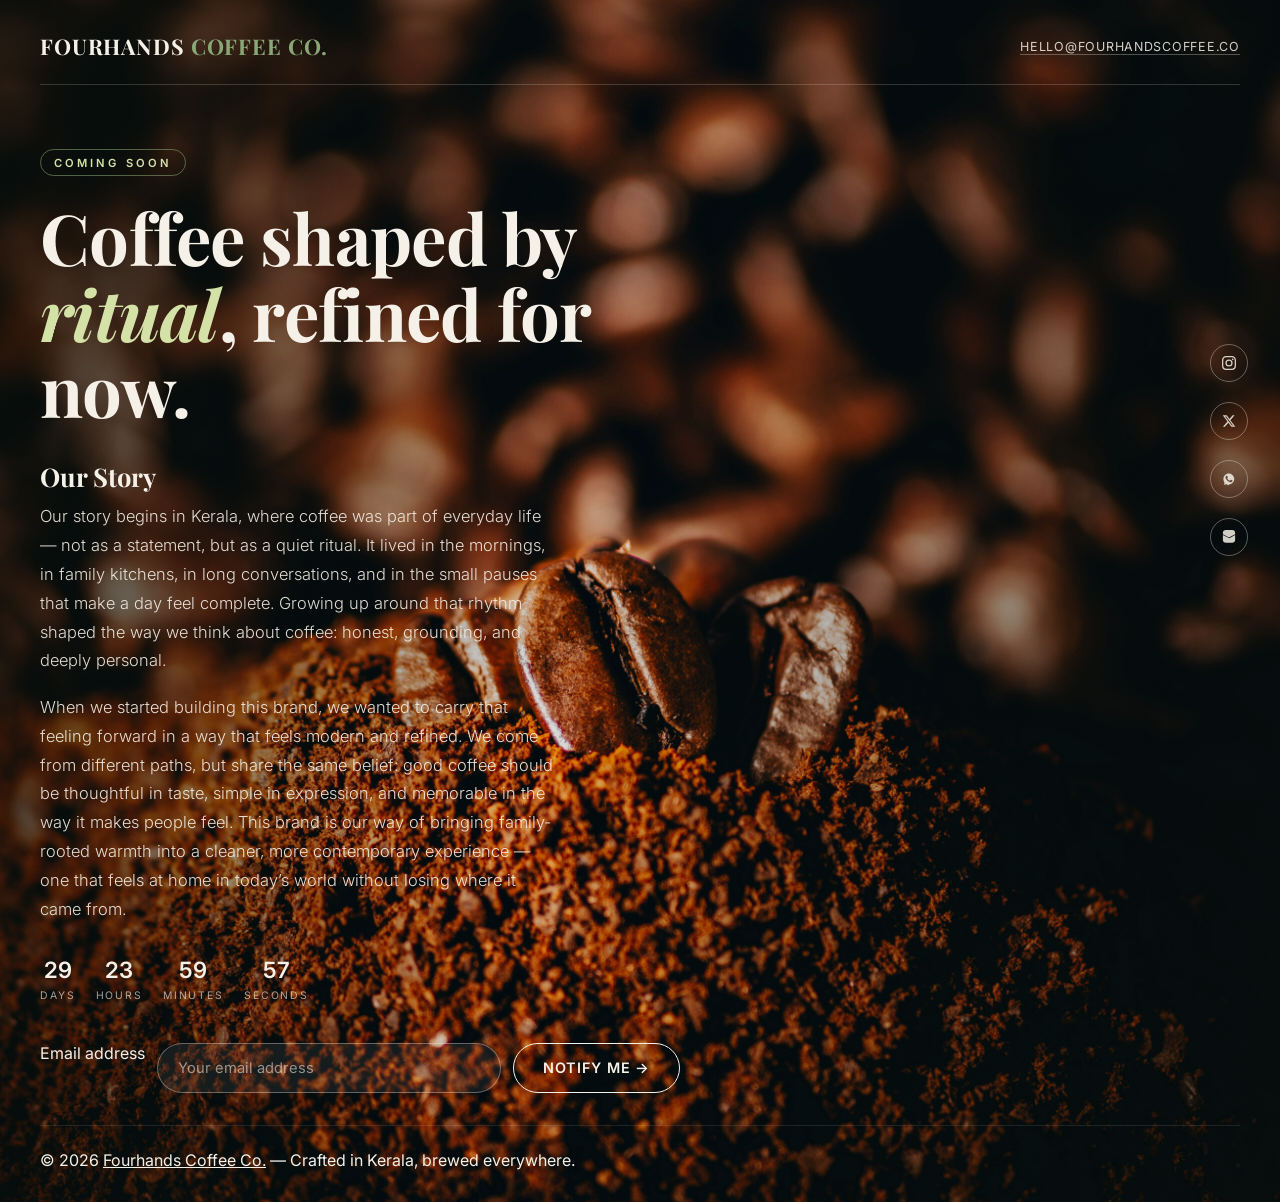
==== index.html @ 04972078 "First commit" ====
<!DOCTYPE html>
<html lang="en">
<head>
  <meta charset="UTF-8" />
  <meta name="viewport" content="width=device-width, initial-scale=1.0" />
  <title>Fourhands Coffee Co. — Coming Soon | Honest Coffee from Kerala</title>
  <meta name="description" content="Fourhands Coffee Co. brings family-rooted warmth from Kerala to a cleaner, contemporary coffee experience. Coming soon." />
  <meta name="keywords" content="Fourhands Coffee Co., Kerala coffee, specialty coffee, coming soon, craft coffee, honest coffee" />
  <meta name="author" content="Fourhands Coffee Co." />
  <meta name="robots" content="index, follow" />
  <link rel="canonical" href="https://fourhandscoffee.co/" />
  <base href="/" />

  <!-- Open Graph -->
  <meta property="og:site_name" content="Fourhands Coffee Co." />
  <meta property="og:title" content="Fourhands Coffee Co. — Coming Soon" />
  <meta property="og:description" content="Coffee shaped by ritual, refined for now. Family-rooted warmth from Kerala, brewed everywhere." />
  <meta property="og:type" content="website" />
  <meta property="og:url" content="https://fourhandscoffee.co/" />

  <!-- Twitter -->
  <meta name="twitter:card" content="summary_large_image" />
  <meta name="twitter:title" content="Fourhands Coffee Co. — Coming Soon" />
  <meta name="twitter:description" content="Coffee shaped by ritual, refined for now." />

  <!-- Structured Data -->
  <script type="application/ld+json">
  {
    "@context": "https://schema.org",
    "@type": "Organization",
    "name": "Fourhands Coffee Co.",
    "url": "https://fourhandscoffee.co/",
    "email": "hello@fourhandscoffee.co",
    "description": "Honest, family-rooted coffee from Kerala, crafted for the modern world."
  }
  </script>

  <link rel="preconnect" href="https://fonts.googleapis.com" />
  <link rel="preconnect" href="https://fonts.gstatic.com" crossorigin />
  <link href="https://fonts.googleapis.com/css2?family=Playfair+Display:wght@500;700&family=Inter:wght@300;400;500;600&display=swap" rel="stylesheet" />
  <link rel="stylesheet" href="assets/css/main.css" />

  <style>
    :root {
      --cream: #f6f1e8;
      --espresso: #1b120c;
      --caramel: #b08968;
      --milk: #ede3d3;
      --accent: #c49a6c;
    }

    * { margin: 0; padding: 0; box-sizing: border-box; }

    html, body {
      height: 100%;
      font-family: 'Inter', sans-serif;
      color: var(--cream);
      background: var(--espresso);
      -webkit-font-smoothing: antialiased;
    }

    /* ── Background ── */
    .hero {
      position: relative;
      min-height: 100vh;
      overflow: hidden;
    }

    .hero__bg {
      position: absolute;
      inset: 0;
      background-image:
        linear-gradient(100deg, rgba(10, 14, 10, 0.55) 0%, rgba(10, 14, 10, 0.08) 45%, rgba(10, 14, 10, 0.35) 100%),
        url('assets/img/coffee-beans-texture.jpg');
      background-size: cover;
      background-position: center;
      animation: slow-zoom 30s ease-in-out infinite alternate;
    }

    @keyframes slow-zoom {
      from { transform: scale(1.02); }
      to   { transform: scale(1.08); }
    }

    .hero__overlay {
      position: absolute;
      inset: 0;
      background: linear-gradient(100deg, rgba(10, 14, 10, 0.45) 0%, rgba(10, 14, 10, 0.05) 45%, rgba(10, 14, 10, 0.3) 100%);
      pointer-events: none;
    }

    /* ── Layout ── */
    .layout {
      position: relative;
      z-index: 2;
      width: 100%;
      max-width: 1280px;
      margin: 0 auto;
      padding: 2rem 2.5rem;
      display: flex;
      flex-direction: column;
      min-height: 100vh;
    }

    /* ── Header ── */
    header {
      display: flex;
      justify-content: space-between;
      align-items: center;
      padding-bottom: 1.5rem;
      border-bottom: 1px solid rgba(246, 241, 232, 0.18);
    }

    .logo {
      font-family: 'Playfair Display', serif;
      font-size: 1.35rem;
      letter-spacing: 0.04em;
      font-weight: 700;
      text-transform: uppercase;
      color: var(--cream);
      text-decoration: none;
    }

    .logo span { color: #8aa876; }

    .contact {
      font-size: 0.78rem;
      color: rgba(246, 241, 232, 0.85);
      letter-spacing: 0.06em;
      text-transform: uppercase;
    }

    .contact a {
      color: rgba(246, 241, 232, 0.85);
      text-decoration: none;
      border-bottom: 1px solid rgba(246, 241, 232, 0.3);
      transition: color 0.2s, border-color 0.2s;
    }

    .contact a:hover {
      color: var(--cream);
      border-bottom-color: #8aa876;
    }

    /* ── Main ── */
    main {
      flex: 1;
      display: flex;
      align-items: center;
      padding: 4rem 0 2rem;
    }

    .content {
      max-width: 640px;
    }

    .eyebrow {
      display: inline-block;
      font-size: 0.7rem;
      font-weight: 600;
      letter-spacing: 0.28em;
      text-transform: uppercase;
      color: #d4e2a8;
      margin-bottom: 1.4rem;
      padding: 0.35rem 0.8rem;
      border: 1px solid rgba(138, 168, 118, 0.55);
      border-radius: 999px;
    }

    h1 {
      font-family: 'Playfair Display', serif;
      font-size: clamp(2.6rem, 5.5vw, 4.4rem);
      line-height: 1.08;
      font-weight: 700;
      letter-spacing: -0.01em;
      color: var(--cream);
      margin-bottom: 1.8rem;
    }

    h1 em {
      font-style: italic;
      color: #d4e2a8;
    }

    h2 {
      font-family: 'Playfair Display', serif;
      font-size: 1.6rem;
      font-weight: 700;
      margin-top: 2rem;
      margin-bottom: 0.6rem;
      color: var(--cream);
    }

    .story {
      font-size: 1.03rem;
      line-height: 1.75;
      color: rgba(246, 241, 232, 0.9);
      max-width: 520px;
      font-weight: 300;
    }

    .story p + p { margin-top: 1.1rem; }

    /* ── Side Vertical Text ── */
    .scroll-hint {
      position: absolute;
      left: 2.5rem;
      bottom: 6rem;
      writing-mode: vertical-rl;
      transform: rotate(180deg);
      font-size: 0.68rem;
      letter-spacing: 0.28em;
      text-transform: uppercase;
      color: rgba(246, 241, 232, 0.6);
    }

    /* ── Countdown ── */
    .countdown {
      margin-top: 2rem;
      display: flex;
      gap: 1.25rem;
    }

    .countdown__item {
      text-align: center;
    }

    .countdown__item strong {
      display: block;
      font-size: 1.4rem;
      font-weight: 600;
      color: var(--cream);
    }

    .countdown__item span {
      font-size: 0.65rem;
      letter-spacing: 0.18em;
      text-transform: uppercase;
      color: rgba(246, 241, 232, 0.65);
    }

    /* ── Notify Form ── */
    .notify {
      margin-top: 2.5rem;
      display: flex;
      gap: 0.75rem;
      flex-wrap: wrap;
    }

    .notify input {
      flex: 1;
      min-width: 220px;
      padding: 0.95rem 1.25rem;
      border-radius: 999px;
      border: 1px solid rgba(246, 241, 232, 0.35);
      background: rgba(246, 241, 232, 0.07);
      color: var(--cream);
      font-family: 'Inter', sans-serif;
      font-size: 0.92rem;
      outline: none;
      transition: border-color 0.25s, background 0.25s;
    }

    .notify input::placeholder {
      color: rgba(246, 241, 232, 0.55);
    }

    .notify input:focus {
      border-color: #8aa876;
      background: rgba(246, 241, 232, 0.12);
    }

    .notify button {
      padding: 0.95rem 1.8rem;
      border-radius: 999px;
      border: 1px solid var(--cream);
      background: transparent;
      color: var(--cream);
      font-family: 'Inter', sans-serif;
      font-weight: 600;
      font-size: 0.9rem;
      letter-spacing: 0.06em;
      text-transform: uppercase;
      cursor: pointer;
      display: inline-flex;
      align-items: center;
      gap: 0.5rem;
      transition: background 0.25s, color 0.25s, transform 0.15s;
    }

    .notify button:hover {
      background: rgba(246, 241, 232, 0.1);
      transform: translateY(-1px);
    }

    /* ── Footer / Social Sidebar ── */
    footer {
      display: flex;
      justify-content: space-between;
      align-items: center;
      padding-top: 1.5rem;
      border-top: 1px solid rgba(246, 241, 232, 0.1);
      flex-wrap: wrap;
      gap: 1rem;
    }

    .social {
      position: fixed;
      right: 2rem;
      top: 50%;
      transform: translateY(-50%);
      display: flex;
      flex-direction: column;
      gap: 1.25rem;
      z-index: 5;
    }

    .social a {
      display: flex;
      align-items: center;
      justify-content: center;
      width: 38px;
      height: 38px;
      border-radius: 50%;
      border: 1px solid rgba(246, 241, 232, 0.35);
      color: rgba(246, 241, 232, 0.85);
      text-decoration: none;
      transition: border-color 0.25s, color 0.25s, background 0.25s;
    }

    .social a:hover {
      border-color: #8aa876;
      color: #8aa876;
      background: rgba(138, 168, 118, 0.1);
    }

    .social svg {
      width: 14px;
      height: 14px;
      fill: currentColor;
    }

    @media (max-width: 768px) {
      .layout { padding: 1.5rem; }
      header { flex-direction: column; align-items: flex-start; gap: 0.6rem; }
      .notify { flex-direction: column; }
      .notify button { width: 100%; justify-content: center; }
      footer { flex-direction: column; align-items: flex-start; gap: 1.5rem; }
      .social { position: static; transform: none; flex-direction: row; }
    }
  </style>
</head>
<body>
  <div class="hero">
    <div class="hero__bg" aria-hidden="true"></div>
    <div class="hero__overlay" aria-hidden="true"></div>

    <div class="layout">
      <header>
        <a href="https://fourhandscoffee.co/" class="logo" aria-label="Fourhands Coffee Co. homepage">Fourhands <span>Coffee Co.</span></a>
        <div class="contact">
          <a href="mailto:hello@fourhandscoffee.co">hello@fourhandscoffee.co</a>
        </div>
      </header>

      <main>
        <div class="content">
          <span class="eyebrow">Coming Soon</span>
          <h1>Coffee shaped by <em>ritual</em>, refined for now.</h1>

          <h2>Our Story</h2>
          <div class="story">
            <p>
              Our story begins in Kerala, where coffee was part of everyday life — not as a statement, but as a quiet ritual.
              It lived in the mornings, in family kitchens, in long conversations, and in the small pauses that make a day feel complete.
              Growing up around that rhythm shaped the way we think about coffee: honest, grounding, and deeply personal.
            </p>
            <p>
              When we started building this brand, we wanted to carry that feeling forward in a way that feels modern and refined.
              We come from different paths, but share the same belief: good coffee should be thoughtful in taste,
              simple in expression, and memorable in the way it makes people feel.
              This brand is our way of bringing family-rooted warmth into a cleaner, more contemporary experience —
              one that feels at home in today’s world without losing where it came from.
            </p>
          </div>

          <div class="countdown" aria-label="Launch countdown" role="timer">
            <div class="countdown__item"><strong id="days">00</strong><span>Days</span></div>
            <div class="countdown__item"><strong id="hours">00</strong><span>Hours</span></div>
            <div class="countdown__item"><strong id="minutes">00</strong><span>Minutes</span></div>
            <div class="countdown__item"><strong id="seconds">00</strong><span>Seconds</span></div>
          </div>

          <form class="notify" onsubmit="event.preventDefault(); this.querySelector('button').textContent='You are on the list ✓'; this.querySelector('button').disabled=true; this.querySelector('input').value='';">
            <label for="email" class="sr-only">Email address</label>
            <input type="email" id="email" placeholder="Your email address" required aria-label="Email address" />
            <button type="submit">Notify Me →</button>
          </form>
        </div>
      </main>

      <footer>
        <span>© 2026 <a href="https://fourhandscoffee.co/" style="color:inherit;">Fourhands Coffee Co.</a> — Crafted in Kerala, brewed everywhere.</span>
      </footer>
    </div>

    <aside class="social" aria-label="Social links">
      <a href="#" aria-label="Instagram">
        <svg viewBox="0 0 24 24"><path d="M12 2.16c3.2 0 3.58.01 4.85.07 3.25.15 4.77 1.69 4.92 4.92.06 1.27.07 1.65.07 4.85 0 3.2-.01 3.58-.07 4.85-.15 3.25-1.69 4.77-4.92 4.92-1.27.06-1.65.07-4.85.07-3.2 0-3.58-.01-4.85-.07-3.25-.15-4.77-1.69-4.92-4.92-.06-1.27-.07-1.65-.07-4.85 0-3.2.01-3.58.07-4.85.15-3.25 1.69-4.77 4.92-4.92C8.58 2.17 8.8 2.16 12 2.16zM12 0C8.74 0 8.33.01 7.05.07c-4.35.2-6.78 2.62-7 7C0 8.33 0 8.74 0 12s.01 3.67.07 4.95c.2 4.35 2.62 6.78 7 7C8.33 24 8.74 24 12 24s3.67-.01 4.95-.07c4.35-.2 6.78-2.62 7-7 .06-1.28.07-1.69.07-4.95s-.01-3.67-.07-4.95c-.2-4.35-2.62-6.78-7-7C15.67.01 15.26 0 12 0zm0 5.84a6.16 6.16 0 1 0 0 12.32 6.16 6.16 0 0 0 0-12.32zM12 16a4 4 0 1 1 0-8 4 4 0 0 1 0 8zm6.41-11.7a1.44 1.44 0 1 0 0 2.88 1.44 1.44 0 0 0 0-2.88z"/></svg>
      </a>
      <a href="#" aria-label="X / Twitter">
        <svg viewBox="0 0 24 24"><path d="M18.24 2.25h3.3l-7.23 8.26 8.5 11.24H16.17l-5.3-6.95L4.99 21.75H1.68l7.73-8.84L1.25 2.25H8.08l4.74 6.24 5.42-6.24zm-1.15 17.52h1.83L7.08 4.13H5.17z"/></svg>
      </a>
      <a href="#" aria-label="WhatsApp">
        <svg viewBox="0 0 24 24"><path d="M17.472 14.38c-.3-.15-1.77-.87-2.04-.96-.27-.09-.47-.15-.67.15-.2.3-.77.96-.95 1.16-.18.2-.36.23-.66.08-.3-.15-1.27-.47-2.42-1.5-.9-.82-1.5-1.84-1.68-2.15-.18-.3-.02-.46.13-.61.14-.14.3-.34.45-.5.15-.17.2-.29.3-.49.1-.2.05-.37-.02-.52-.07-.15-.67-1.62-.92-2.22-.24-.58-.49-.5-.67-.51-.17-.01-.37-.01-.57-.01-.2 0-.52.07-.79.37-.27.3-1.04 1.02-1.04 2.49 0 1.47 1.07 2.88 1.22 3.08.15.2 2.1 3.2 5.09 4.49.71.31 1.27.5 1.71.64.72.23 1.37.2 1.89.12.57-.09 1.77-.72 2.02-1.42.25-.7.25-1.3.17-1.42-.07-.12-.27-.2-.57-.35zM12.05 22.5c-1.67 0-3.32-.49-4.76-1.42l-.34-.2-3.54.92.95-3.46-.22-.36C3.36 16.7 2.46 14.42 2.46 12c0-5.1 4.15-9.25 9.25-9.25 2.47 0 4.8.96 6.55 2.7a9.24 9.24 0 0 1 2.72 6.54c0 5.1-4.15 9.25-9.25 9.25l.32-.13z"/></svg>
      </a>
      <a href="mailto:hello@fourhandscoffee.co" aria-label="Email">
        <svg viewBox="0 0 24 24"><path d="M1.5 8.67v8.58A5.25 5.25 0 0 0 6.75 22h10.5A5.25 5.25 0 0 0 22.5 17.25V8.67l-9.9 5.34L1.5 8.67zM22.5 7.17L12 12.67 1.5 7.17V5.25A5.25 5.25 0 0 1 6.75 0h10.5A5.25 5.25 0 0 1 22.5 5.25v1.92z"/></svg>
      </a>
    </aside>
  </div>

  <script>
    // Countdown timer
    (function() {
      function pad(n) { return String(n).padStart(2, '0'); }
      const launch = new Date();
      launch.setDate(launch.getDate() + 30);

      function update() {
        const now = new Date();
        const diff = launch - now;
        const days = Math.max(0, Math.floor(diff / (1000 * 60 * 60 * 24)));
        const hours = Math.max(0, Math.floor((diff / (1000 * 60 * 60)) % 24));
        const minutes = Math.max(0, Math.floor((diff / (1000 * 60)) % 60));
        const seconds = Math.max(0, Math.floor((diff / 1000) % 60));

        document.getElementById('days').textContent = pad(days);
        document.getElementById('hours').textContent = pad(hours);
        document.getElementById('minutes').textContent = pad(minutes);
        document.getElementById('seconds').textContent = pad(seconds);
      }

      update();
      setInterval(update, 1000);
    })();
  </script>
</body>
</html>
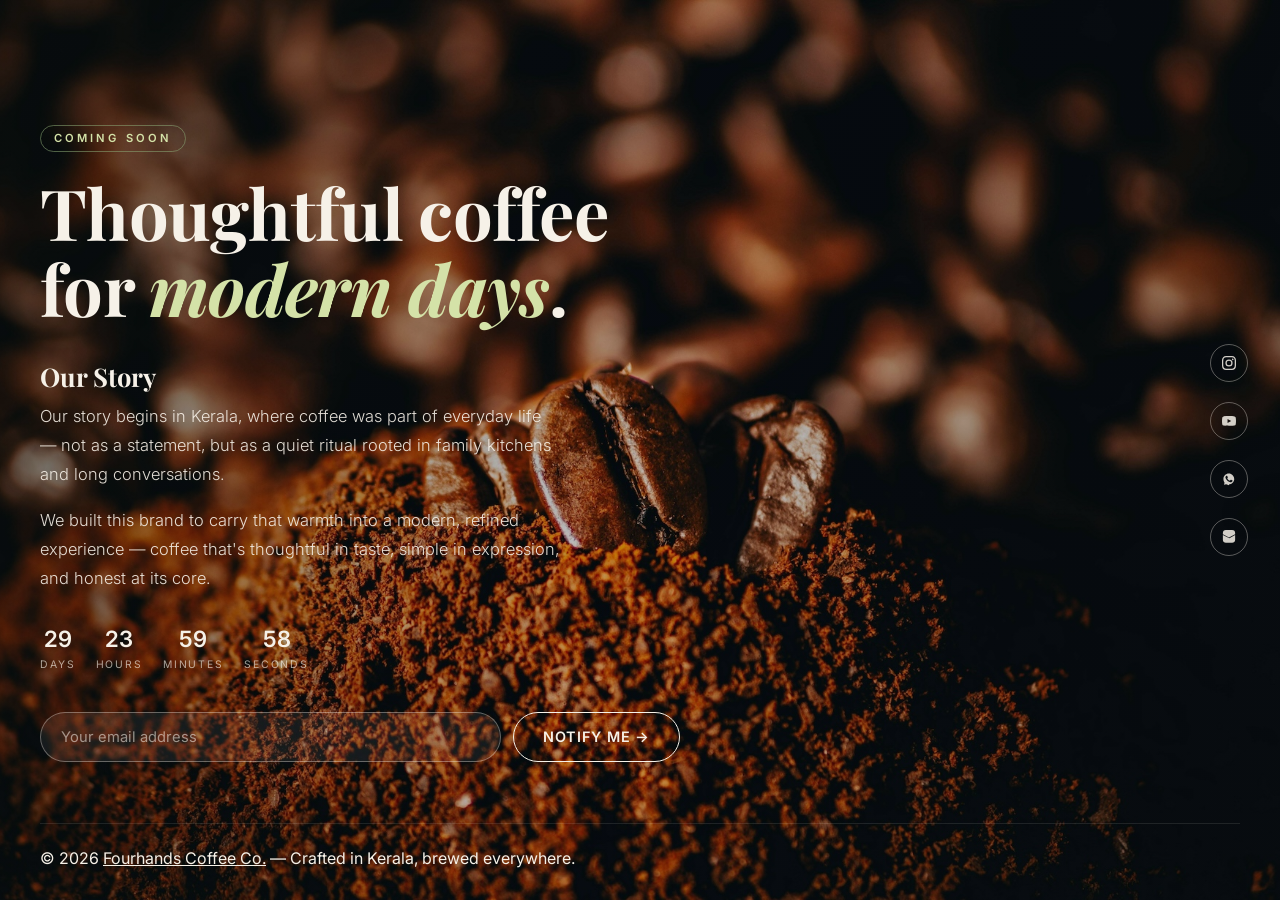
==== commit 2116d6cd: "Ref: Restructure page with external CSS and JS assets Extract inline styles and scripts to external " ====
--- a/index.html
+++ b/index.html
@@ -1,449 +1,214 @@
-<!DOCTYPE html>
+<!doctype html>
 <html lang="en">
-<head>
-  <meta charset="UTF-8" />
-  <meta name="viewport" content="width=device-width, initial-scale=1.0" />
-  <title>Fourhands Coffee Co. — Coming Soon | Honest Coffee from Kerala</title>
-  <meta name="description" content="Fourhands Coffee Co. brings family-rooted warmth from Kerala to a cleaner, contemporary coffee experience. Coming soon." />
-  <meta name="keywords" content="Fourhands Coffee Co., Kerala coffee, specialty coffee, coming soon, craft coffee, honest coffee" />
-  <meta name="author" content="Fourhands Coffee Co." />
-  <meta name="robots" content="index, follow" />
-  <link rel="canonical" href="https://fourhandscoffee.co/" />
-  <base href="/" />
-
-  <!-- Open Graph -->
-  <meta property="og:site_name" content="Fourhands Coffee Co." />
-  <meta property="og:title" content="Fourhands Coffee Co. — Coming Soon" />
-  <meta property="og:description" content="Coffee shaped by ritual, refined for now. Family-rooted warmth from Kerala, brewed everywhere." />
-  <meta property="og:type" content="website" />
-  <meta property="og:url" content="https://fourhandscoffee.co/" />
-
-  <!-- Twitter -->
-  <meta name="twitter:card" content="summary_large_image" />
-  <meta name="twitter:title" content="Fourhands Coffee Co. — Coming Soon" />
-  <meta name="twitter:description" content="Coffee shaped by ritual, refined for now." />
-
-  <!-- Structured Data -->
-  <script type="application/ld+json">
-  {
-    "@context": "https://schema.org",
-    "@type": "Organization",
-    "name": "Fourhands Coffee Co.",
-    "url": "https://fourhandscoffee.co/",
-    "email": "hello@fourhandscoffee.co",
-    "description": "Honest, family-rooted coffee from Kerala, crafted for the modern world."
-  }
-  </script>
-
-  <link rel="preconnect" href="https://fonts.googleapis.com" />
-  <link rel="preconnect" href="https://fonts.gstatic.com" crossorigin />
-  <link href="https://fonts.googleapis.com/css2?family=Playfair+Display:wght@500;700&family=Inter:wght@300;400;500;600&display=swap" rel="stylesheet" />
-  <link rel="stylesheet" href="assets/css/main.css" />
-
-  <style>
-    :root {
-      --cream: #f6f1e8;
-      --espresso: #1b120c;
-      --caramel: #b08968;
-      --milk: #ede3d3;
-      --accent: #c49a6c;
-    }
-
-    * { margin: 0; padding: 0; box-sizing: border-box; }
-
-    html, body {
-      height: 100%;
-      font-family: 'Inter', sans-serif;
-      color: var(--cream);
-      background: var(--espresso);
-      -webkit-font-smoothing: antialiased;
-    }
-
-    /* ── Background ── */
-    .hero {
-      position: relative;
-      min-height: 100vh;
-      overflow: hidden;
-    }
-
-    .hero__bg {
-      position: absolute;
-      inset: 0;
-      background-image:
-        linear-gradient(100deg, rgba(10, 14, 10, 0.55) 0%, rgba(10, 14, 10, 0.08) 45%, rgba(10, 14, 10, 0.35) 100%),
-        url('assets/img/coffee-beans-texture.jpg');
-      background-size: cover;
-      background-position: center;
-      animation: slow-zoom 30s ease-in-out infinite alternate;
-    }
-
-    @keyframes slow-zoom {
-      from { transform: scale(1.02); }
-      to   { transform: scale(1.08); }
-    }
-
-    .hero__overlay {
-      position: absolute;
-      inset: 0;
-      background: linear-gradient(100deg, rgba(10, 14, 10, 0.45) 0%, rgba(10, 14, 10, 0.05) 45%, rgba(10, 14, 10, 0.3) 100%);
-      pointer-events: none;
-    }
-
-    /* ── Layout ── */
-    .layout {
-      position: relative;
-      z-index: 2;
-      width: 100%;
-      max-width: 1280px;
-      margin: 0 auto;
-      padding: 2rem 2.5rem;
-      display: flex;
-      flex-direction: column;
-      min-height: 100vh;
-    }
-
-    /* ── Header ── */
-    header {
-      display: flex;
-      justify-content: space-between;
-      align-items: center;
-      padding-bottom: 1.5rem;
-      border-bottom: 1px solid rgba(246, 241, 232, 0.18);
-    }
-
-    .logo {
-      font-family: 'Playfair Display', serif;
-      font-size: 1.35rem;
-      letter-spacing: 0.04em;
-      font-weight: 700;
-      text-transform: uppercase;
-      color: var(--cream);
-      text-decoration: none;
-    }
-
-    .logo span { color: #8aa876; }
-
-    .contact {
-      font-size: 0.78rem;
-      color: rgba(246, 241, 232, 0.85);
-      letter-spacing: 0.06em;
-      text-transform: uppercase;
-    }
-
-    .contact a {
-      color: rgba(246, 241, 232, 0.85);
-      text-decoration: none;
-      border-bottom: 1px solid rgba(246, 241, 232, 0.3);
-      transition: color 0.2s, border-color 0.2s;
-    }
-
-    .contact a:hover {
-      color: var(--cream);
-      border-bottom-color: #8aa876;
-    }
-
-    /* ── Main ── */
-    main {
-      flex: 1;
-      display: flex;
-      align-items: center;
-      padding: 4rem 0 2rem;
-    }
-
-    .content {
-      max-width: 640px;
-    }
-
-    .eyebrow {
-      display: inline-block;
-      font-size: 0.7rem;
-      font-weight: 600;
-      letter-spacing: 0.28em;
-      text-transform: uppercase;
-      color: #d4e2a8;
-      margin-bottom: 1.4rem;
-      padding: 0.35rem 0.8rem;
-      border: 1px solid rgba(138, 168, 118, 0.55);
-      border-radius: 999px;
-    }
-
-    h1 {
-      font-family: 'Playfair Display', serif;
-      font-size: clamp(2.6rem, 5.5vw, 4.4rem);
-      line-height: 1.08;
-      font-weight: 700;
-      letter-spacing: -0.01em;
-      color: var(--cream);
-      margin-bottom: 1.8rem;
-    }
-
-    h1 em {
-      font-style: italic;
-      color: #d4e2a8;
-    }
-
-    h2 {
-      font-family: 'Playfair Display', serif;
-      font-size: 1.6rem;
-      font-weight: 700;
-      margin-top: 2rem;
-      margin-bottom: 0.6rem;
-      color: var(--cream);
-    }
-
-    .story {
-      font-size: 1.03rem;
-      line-height: 1.75;
-      color: rgba(246, 241, 232, 0.9);
-      max-width: 520px;
-      font-weight: 300;
-    }
-
-    .story p + p { margin-top: 1.1rem; }
-
-    /* ── Side Vertical Text ── */
-    .scroll-hint {
-      position: absolute;
-      left: 2.5rem;
-      bottom: 6rem;
-      writing-mode: vertical-rl;
-      transform: rotate(180deg);
-      font-size: 0.68rem;
-      letter-spacing: 0.28em;
-      text-transform: uppercase;
-      color: rgba(246, 241, 232, 0.6);
-    }
-
-    /* ── Countdown ── */
-    .countdown {
-      margin-top: 2rem;
-      display: flex;
-      gap: 1.25rem;
-    }
-
-    .countdown__item {
-      text-align: center;
-    }
-
-    .countdown__item strong {
-      display: block;
-      font-size: 1.4rem;
-      font-weight: 600;
-      color: var(--cream);
-    }
-
-    .countdown__item span {
-      font-size: 0.65rem;
-      letter-spacing: 0.18em;
-      text-transform: uppercase;
-      color: rgba(246, 241, 232, 0.65);
-    }
-
-    /* ── Notify Form ── */
-    .notify {
-      margin-top: 2.5rem;
-      display: flex;
-      gap: 0.75rem;
-      flex-wrap: wrap;
-    }
-
-    .notify input {
-      flex: 1;
-      min-width: 220px;
-      padding: 0.95rem 1.25rem;
-      border-radius: 999px;
-      border: 1px solid rgba(246, 241, 232, 0.35);
-      background: rgba(246, 241, 232, 0.07);
-      color: var(--cream);
-      font-family: 'Inter', sans-serif;
-      font-size: 0.92rem;
-      outline: none;
-      transition: border-color 0.25s, background 0.25s;
-    }
-
-    .notify input::placeholder {
-      color: rgba(246, 241, 232, 0.55);
-    }
-
-    .notify input:focus {
-      border-color: #8aa876;
-      background: rgba(246, 241, 232, 0.12);
-    }
-
-    .notify button {
-      padding: 0.95rem 1.8rem;
-      border-radius: 999px;
-      border: 1px solid var(--cream);
-      background: transparent;
-      color: var(--cream);
-      font-family: 'Inter', sans-serif;
-      font-weight: 600;
-      font-size: 0.9rem;
-      letter-spacing: 0.06em;
-      text-transform: uppercase;
-      cursor: pointer;
-      display: inline-flex;
-      align-items: center;
-      gap: 0.5rem;
-      transition: background 0.25s, color 0.25s, transform 0.15s;
-    }
-
-    .notify button:hover {
-      background: rgba(246, 241, 232, 0.1);
-      transform: translateY(-1px);
-    }
-
-    /* ── Footer / Social Sidebar ── */
-    footer {
-      display: flex;
-      justify-content: space-between;
-      align-items: center;
-      padding-top: 1.5rem;
-      border-top: 1px solid rgba(246, 241, 232, 0.1);
-      flex-wrap: wrap;
-      gap: 1rem;
-    }
-
-    .social {
-      position: fixed;
-      right: 2rem;
-      top: 50%;
-      transform: translateY(-50%);
-      display: flex;
-      flex-direction: column;
-      gap: 1.25rem;
-      z-index: 5;
-    }
-
-    .social a {
-      display: flex;
-      align-items: center;
-      justify-content: center;
-      width: 38px;
-      height: 38px;
-      border-radius: 50%;
-      border: 1px solid rgba(246, 241, 232, 0.35);
-      color: rgba(246, 241, 232, 0.85);
-      text-decoration: none;
-      transition: border-color 0.25s, color 0.25s, background 0.25s;
-    }
-
-    .social a:hover {
-      border-color: #8aa876;
-      color: #8aa876;
-      background: rgba(138, 168, 118, 0.1);
-    }
-
-    .social svg {
-      width: 14px;
-      height: 14px;
-      fill: currentColor;
-    }
-
-    @media (max-width: 768px) {
-      .layout { padding: 1.5rem; }
-      header { flex-direction: column; align-items: flex-start; gap: 0.6rem; }
-      .notify { flex-direction: column; }
-      .notify button { width: 100%; justify-content: center; }
-      footer { flex-direction: column; align-items: flex-start; gap: 1.5rem; }
-      .social { position: static; transform: none; flex-direction: row; }
-    }
-  </style>
-</head>
-<body>
-  <div class="hero">
-    <div class="hero__bg" aria-hidden="true"></div>
-    <div class="hero__overlay" aria-hidden="true"></div>
-
-    <div class="layout">
-      <header>
-        <a href="https://fourhandscoffee.co/" class="logo" aria-label="Fourhands Coffee Co. homepage">Fourhands <span>Coffee Co.</span></a>
-        <div class="contact">
-          <a href="mailto:hello@fourhandscoffee.co">hello@fourhandscoffee.co</a>
-        </div>
-      </header>
-
-      <main>
-        <div class="content">
-          <span class="eyebrow">Coming Soon</span>
-          <h1>Coffee shaped by <em>ritual</em>, refined for now.</h1>
-
-          <h2>Our Story</h2>
-          <div class="story">
-            <p>
-              Our story begins in Kerala, where coffee was part of everyday life — not as a statement, but as a quiet ritual.
-              It lived in the mornings, in family kitchens, in long conversations, and in the small pauses that make a day feel complete.
-              Growing up around that rhythm shaped the way we think about coffee: honest, grounding, and deeply personal.
-            </p>
-            <p>
-              When we started building this brand, we wanted to carry that feeling forward in a way that feels modern and refined.
-              We come from different paths, but share the same belief: good coffee should be thoughtful in taste,
-              simple in expression, and memorable in the way it makes people feel.
-              This brand is our way of bringing family-rooted warmth into a cleaner, more contemporary experience —
-              one that feels at home in today’s world without losing where it came from.
-            </p>
+  <head>
+    <meta charset="UTF-8" />
+    <meta
+      name="viewport"
+      content="width=device-width, initial-scale=1.0" />
+    <title
+      >Coming Soon — Honest Coffee from Kerala</title
+    >
+    <meta
+      name="description"
+      content="Fourhands Coffee Co. brings family-rooted warmth from Kerala to a cleaner, contemporary coffee experience. Coming soon." />
+    <meta
+      name="keywords"
+      content="Fourhands Coffee Co., Kerala coffee, specialty coffee, coming soon, craft coffee, honest coffee" />
+    <meta
+      name="author"
+      content="Fourhands Coffee Co." />
+    <meta
+      name="robots"
+      content="index, follow" />
+    <link
+      rel="canonical"
+      href="https://fourhandscoffee.co/" />
+    <!-- Open Graph -->
+    <meta
+      property="og:site_name"
+      content="Fourhands Coffee Co." />
+    <meta
+      property="og:title"
+      content="Fourhands Coffee Co. — Coming Soon" />
+    <meta
+      property="og:description"
+      content="Coffee shaped by ritual, refined for now. Family-rooted warmth from Kerala, brewed everywhere." />
+    <meta
+      property="og:type"
+      content="website" />
+    <meta
+      property="og:url"
+      content="https://fourhandscoffee.co/" />
+    <meta
+      property="og:image"
+      content="https://fourhandscoffee.co/assets/img/coffee-beans-texture.jpg" />
+    <meta
+      property="og:image:width"
+      content="1200" />
+    <meta
+      property="og:image:height"
+      content="630" />
+
+    <!-- Twitter -->
+    <meta
+      name="twitter:card"
+      content="summary_large_image" />
+    <meta
+      name="twitter:title"
+      content="Fourhands Coffee Co. — Coming Soon" />
+    <meta
+      name="twitter:description"
+      content="Coffee shaped by ritual, refined for now." />
+    <meta
+      name="twitter:image"
+      content="https://fourhandscoffee.co/assets/img/coffee-beans-texture.jpg" />
+
+    <!-- Structured Data -->
+    <script type="application/ld+json">
+      {
+        "@context": "https://schema.org",
+        "@type": "Organization",
+        "name": "Fourhands Coffee Co.",
+        "url": "https://fourhandscoffee.co/",
+        "email": "hello@fourhandscoffee.co",
+        "description": "Honest, family-rooted coffee from Kerala, crafted for the modern world."
+      }
+    </script>
+
+    <link
+      rel="preconnect"
+      href="https://fonts.googleapis.com" />
+    <link
+      rel="preconnect"
+      href="https://fonts.gstatic.com"
+      crossorigin />
+    <link
+      href="https://fonts.googleapis.com/css2?family=Playfair+Display:wght@500;700&family=Inter:wght@300;400;500;600&display=swap"
+      rel="stylesheet" />
+    <link rel="stylesheet" href="assets/css/main.css" />
+  </head>
+  <body>
+    <div class="hero">
+      <div
+        class="hero__bg"
+        aria-hidden="true"></div>
+      <div
+        class="hero__overlay"
+        aria-hidden="true"></div>
+
+      <div class="layout">
+
+
+        <main>
+          <div class="content">
+            <span class="eyebrow">Coming Soon</span>
+            <h1>Thoughtful coffee for <em>modern days</em>.</h1>
+
+            <h2>Our Story</h2>
+            <div class="story">
+              <p>
+                Our story begins in Kerala, where coffee was part of everyday
+                life — not as a statement, but as a quiet ritual rooted in
+                family kitchens and long conversations.
+              </p>
+              <p>
+                We built this brand to carry that warmth into a modern,
+                refined experience — coffee that's thoughtful in taste,
+                simple in expression, and honest at its core.
+              </p>
+            </div>
+
+            <div
+              class="countdown"
+              aria-label="Launch countdown"
+              role="timer">
+              <div class="countdown__item"
+                ><strong id="days">00</strong><span>Days</span></div
+              >
+              <div class="countdown__item"
+                ><strong id="hours">00</strong><span>Hours</span></div
+              >
+              <div class="countdown__item"
+                ><strong id="minutes">00</strong><span>Minutes</span></div
+              >
+              <div class="countdown__item"
+                ><strong id="seconds">00</strong><span>Seconds</span></div
+              >
+            </div>
+
+            <form
+              class="notify"
+              name="notify"
+              method="POST"
+              netlify>
+              <label
+                for="email"
+                class="sr-only"
+                >Email address</label
+              >
+              <input
+                type="email"
+                name="email"
+                id="email"
+                placeholder="Your email address"
+                required
+                aria-label="Email address" />
+              <button type="submit">Notify Me →</button>
+            </form>
           </div>
-
-          <div class="countdown" aria-label="Launch countdown" role="timer">
-            <div class="countdown__item"><strong id="days">00</strong><span>Days</span></div>
-            <div class="countdown__item"><strong id="hours">00</strong><span>Hours</span></div>
-            <div class="countdown__item"><strong id="minutes">00</strong><span>Minutes</span></div>
-            <div class="countdown__item"><strong id="seconds">00</strong><span>Seconds</span></div>
-          </div>
-
-          <form class="notify" onsubmit="event.preventDefault(); this.querySelector('button').textContent='You are on the list ✓'; this.querySelector('button').disabled=true; this.querySelector('input').value='';">
-            <label for="email" class="sr-only">Email address</label>
-            <input type="email" id="email" placeholder="Your email address" required aria-label="Email address" />
-            <button type="submit">Notify Me →</button>
-          </form>
-        </div>
-      </main>
-
-      <footer>
-        <span>© 2026 <a href="https://fourhandscoffee.co/" style="color:inherit;">Fourhands Coffee Co.</a> — Crafted in Kerala, brewed everywhere.</span>
-      </footer>
+        </main>
+
+        <footer>
+          <span
+            >© 2026
+            <a
+              href="https://fourhandscoffee.co/"
+              style="color: inherit"
+              >Fourhands Coffee Co.</a
+            >
+            — Crafted in Kerala, brewed everywhere.</span
+          >
+        </footer>
+      </div>
+
+      <aside
+        class="social"
+        aria-label="Social links">
+        <a
+          href="#"
+          aria-label="Instagram">
+          <svg viewBox="0 0 24 24">
+            <path
+              d="M12 2.16c3.2 0 3.58.01 4.85.07 3.25.15 4.77 1.69 4.92 4.92.06 1.27.07 1.65.07 4.85 0 3.2-.01 3.58-.07 4.85-.15 3.25-1.69 4.77-4.92 4.92-1.27.06-1.65.07-4.85.07-3.2 0-3.58-.01-4.85-.07-3.25-.15-4.77-1.69-4.92-4.92-.06-1.27-.07-1.65-.07-4.85 0-3.2.01-3.58.07-4.85.15-3.25 1.69-4.77 4.92-4.92C8.58 2.17 8.8 2.16 12 2.16zM12 0C8.74 0 8.33.01 7.05.07c-4.35.2-6.78 2.62-7 7C0 8.33 0 8.74 0 12s.01 3.67.07 4.95c.2 4.35 2.62 6.78 7 7C8.33 24 8.74 24 12 24s3.67-.01 4.95-.07c4.35-.2 6.78-2.62 7-7 .06-1.28.07-1.69.07-4.95s-.01-3.67-.07-4.95c-.2-4.35-2.62-6.78-7-7C15.67.01 15.26 0 12 0zm0 5.84a6.16 6.16 0 1 0 0 12.32 6.16 6.16 0 0 0 0-12.32zM12 16a4 4 0 1 1 0-8 4 4 0 0 1 0 8zm6.41-11.7a1.44 1.44 0 1 0 0 2.88 1.44 1.44 0 0 0 0-2.88z" />
+          </svg>
+        </a>
+        <a
+          href="#"
+          aria-label="YouTube">
+          <svg viewBox="0 0 24 24">
+            <path
+              d="M23.5 6.2a3 3 0 0 0-2.1-2.1C19.5 3.5 12 3.5 12 3.5s-7.5 0-9.4.6A3 3 0 0 0 .5 6.2 36 36 0 0 0 0 12a36 36 0 0 0 .5 5.8 3 3 0 0 0 2.1 2.1c1.9.6 9.4.6 9.4.6s7.5 0 9.4-.6a3 3 0 0 0 2.1-2.1 36 36 0 0 0 .5-5.8 36 36 0 0 0-.5-5.8zM9.5 15.5V8.5l6.3 3.5z" />
+          </svg>
+        </a>
+        <a
+          href="#"
+          aria-label="WhatsApp">
+          <svg viewBox="0 0 24 24">
+            <path
+              d="M17.472 14.38c-.3-.15-1.77-.87-2.04-.96-.27-.09-.47-.15-.67.15-.2.3-.77.96-.95 1.16-.18.2-.36.23-.66.08-.3-.15-1.27-.47-2.42-1.5-.9-.82-1.5-1.84-1.68-2.15-.18-.3-.02-.46.13-.61.14-.14.3-.34.45-.5.15-.17.2-.29.3-.49.1-.2.05-.37-.02-.52-.07-.15-.67-1.62-.92-2.22-.24-.58-.49-.5-.67-.51-.17-.01-.37-.01-.57-.01-.2 0-.52.07-.79.37-.27.3-1.04 1.02-1.04 2.49 0 1.47 1.07 2.88 1.22 3.08.15.2 2.1 3.2 5.09 4.49.71.31 1.27.5 1.71.64.72.23 1.37.2 1.89.12.57-.09 1.77-.72 2.02-1.42.25-.7.25-1.3.17-1.42-.07-.12-.27-.2-.57-.35zM12.05 22.5c-1.67 0-3.32-.49-4.76-1.42l-.34-.2-3.54.92.95-3.46-.22-.36C3.36 16.7 2.46 14.42 2.46 12c0-5.1 4.15-9.25 9.25-9.25 2.47 0 4.8.96 6.55 2.7a9.24 9.24 0 0 1 2.72 6.54c0 5.1-4.15 9.25-9.25 9.25l.32-.13z" />
+          </svg>
+        </a>
+        <a
+          href="mailto:hello@fourhandscoffee.co"
+          aria-label="Email">
+          <svg viewBox="0 0 24 24">
+            <path
+              d="M1.5 8.67v8.58A5.25 5.25 0 0 0 6.75 22h10.5A5.25 5.25 0 0 0 22.5 17.25V8.67l-9.9 5.34L1.5 8.67zM22.5 7.17L12 12.67 1.5 7.17V5.25A5.25 5.25 0 0 1 6.75 0h10.5A5.25 5.25 0 0 1 22.5 5.25v1.92z" />
+          </svg>
+        </a>
+      </aside>
     </div>
 
-    <aside class="social" aria-label="Social links">
-      <a href="#" aria-label="Instagram">
-        <svg viewBox="0 0 24 24"><path d="M12 2.16c3.2 0 3.58.01 4.85.07 3.25.15 4.77 1.69 4.92 4.92.06 1.27.07 1.65.07 4.85 0 3.2-.01 3.58-.07 4.85-.15 3.25-1.69 4.77-4.92 4.92-1.27.06-1.65.07-4.85.07-3.2 0-3.58-.01-4.85-.07-3.25-.15-4.77-1.69-4.92-4.92-.06-1.27-.07-1.65-.07-4.85 0-3.2.01-3.58.07-4.85.15-3.25 1.69-4.77 4.92-4.92C8.58 2.17 8.8 2.16 12 2.16zM12 0C8.74 0 8.33.01 7.05.07c-4.35.2-6.78 2.62-7 7C0 8.33 0 8.74 0 12s.01 3.67.07 4.95c.2 4.35 2.62 6.78 7 7C8.33 24 8.74 24 12 24s3.67-.01 4.95-.07c4.35-.2 6.78-2.62 7-7 .06-1.28.07-1.69.07-4.95s-.01-3.67-.07-4.95c-.2-4.35-2.62-6.78-7-7C15.67.01 15.26 0 12 0zm0 5.84a6.16 6.16 0 1 0 0 12.32 6.16 6.16 0 0 0 0-12.32zM12 16a4 4 0 1 1 0-8 4 4 0 0 1 0 8zm6.41-11.7a1.44 1.44 0 1 0 0 2.88 1.44 1.44 0 0 0 0-2.88z"/></svg>
-      </a>
-      <a href="#" aria-label="X / Twitter">
-        <svg viewBox="0 0 24 24"><path d="M18.24 2.25h3.3l-7.23 8.26 8.5 11.24H16.17l-5.3-6.95L4.99 21.75H1.68l7.73-8.84L1.25 2.25H8.08l4.74 6.24 5.42-6.24zm-1.15 17.52h1.83L7.08 4.13H5.17z"/></svg>
-      </a>
-      <a href="#" aria-label="WhatsApp">
-        <svg viewBox="0 0 24 24"><path d="M17.472 14.38c-.3-.15-1.77-.87-2.04-.96-.27-.09-.47-.15-.67.15-.2.3-.77.96-.95 1.16-.18.2-.36.23-.66.08-.3-.15-1.27-.47-2.42-1.5-.9-.82-1.5-1.84-1.68-2.15-.18-.3-.02-.46.13-.61.14-.14.3-.34.45-.5.15-.17.2-.29.3-.49.1-.2.05-.37-.02-.52-.07-.15-.67-1.62-.92-2.22-.24-.58-.49-.5-.67-.51-.17-.01-.37-.01-.57-.01-.2 0-.52.07-.79.37-.27.3-1.04 1.02-1.04 2.49 0 1.47 1.07 2.88 1.22 3.08.15.2 2.1 3.2 5.09 4.49.71.31 1.27.5 1.71.64.72.23 1.37.2 1.89.12.57-.09 1.77-.72 2.02-1.42.25-.7.25-1.3.17-1.42-.07-.12-.27-.2-.57-.35zM12.05 22.5c-1.67 0-3.32-.49-4.76-1.42l-.34-.2-3.54.92.95-3.46-.22-.36C3.36 16.7 2.46 14.42 2.46 12c0-5.1 4.15-9.25 9.25-9.25 2.47 0 4.8.96 6.55 2.7a9.24 9.24 0 0 1 2.72 6.54c0 5.1-4.15 9.25-9.25 9.25l.32-.13z"/></svg>
-      </a>
-      <a href="mailto:hello@fourhandscoffee.co" aria-label="Email">
-        <svg viewBox="0 0 24 24"><path d="M1.5 8.67v8.58A5.25 5.25 0 0 0 6.75 22h10.5A5.25 5.25 0 0 0 22.5 17.25V8.67l-9.9 5.34L1.5 8.67zM22.5 7.17L12 12.67 1.5 7.17V5.25A5.25 5.25 0 0 1 6.75 0h10.5A5.25 5.25 0 0 1 22.5 5.25v1.92z"/></svg>
-      </a>
-    </aside>
-  </div>
-
-  <script>
-    // Countdown timer
-    (function() {
-      function pad(n) { return String(n).padStart(2, '0'); }
-      const launch = new Date();
-      launch.setDate(launch.getDate() + 30);
-
-      function update() {
-        const now = new Date();
-        const diff = launch - now;
-        const days = Math.max(0, Math.floor(diff / (1000 * 60 * 60 * 24)));
-        const hours = Math.max(0, Math.floor((diff / (1000 * 60 * 60)) % 24));
-        const minutes = Math.max(0, Math.floor((diff / (1000 * 60)) % 60));
-        const seconds = Math.max(0, Math.floor((diff / 1000) % 60));
-
-        document.getElementById('days').textContent = pad(days);
-        document.getElementById('hours').textContent = pad(hours);
-        document.getElementById('minutes').textContent = pad(minutes);
-        document.getElementById('seconds').textContent = pad(seconds);
-      }
-
-      update();
-      setInterval(update, 1000);
-    })();
-  </script>
-</body>
+    <script src="assets/js/main.js"></script>
+  </body>
 </html>
--- a/assets/css/main.css
+++ b/assets/css/main.css
@@ -0,0 +1,318 @@
+:root {
+  --cream: #f6f1e8;
+  --espresso: #1b120c;
+  --caramel: #b08968;
+  --milk: #ede3d3;
+  --accent: #c49a6c;
+}
+
+* {
+  margin: 0;
+  padding: 0;
+  box-sizing: border-box;
+}
+
+html,
+body {
+  height: 100%;
+  font-family: 'Inter', sans-serif;
+  color: var(--cream);
+  background: var(--espresso);
+  -webkit-font-smoothing: antialiased;
+}
+
+.hero {
+  position: relative;
+  min-height: 100vh;
+  overflow: hidden;
+}
+
+.hero__bg {
+  position: absolute;
+  inset: 0;
+  background-color: #2d251e;
+  background-image: url('../img/coffee-beans-texture.jpg');
+  background-size: cover;
+  background-position: center 30%;
+  animation: slow-zoom 30s ease-in-out infinite alternate;
+}
+
+@keyframes slow-zoom {
+  from {
+    transform: scale(1.02);
+  }
+  to {
+    transform: scale(1.08);
+  }
+}
+
+.hero__overlay {
+  position: absolute;
+  inset: 0;
+  background: linear-gradient(
+    100deg,
+    rgba(10, 14, 10, 0.55) 0%,
+    rgba(10, 14, 10, 0.25) 50%,
+    rgba(10, 14, 10, 0.4) 100%
+  );
+  pointer-events: none;
+}
+
+.layout {
+  position: relative;
+  z-index: 2;
+  width: 100%;
+  max-width: 1280px;
+  margin: 0 auto;
+  padding: 2rem 2.5rem;
+  display: flex;
+  flex-direction: column;
+  min-height: 100vh;
+}
+
+
+
+main {
+  flex: 1;
+  display: flex;
+  align-items: center;
+  padding: 4rem 0 2rem;
+}
+
+.content {
+  max-width: 640px;
+}
+
+.eyebrow {
+  display: inline-block;
+  font-size: 0.7rem;
+  font-weight: 600;
+  letter-spacing: 0.28em;
+  text-transform: uppercase;
+  color: #d4e2a8;
+  margin-bottom: 1.4rem;
+  padding: 0.35rem 0.8rem;
+  border: 1px solid rgba(138, 168, 118, 0.55);
+  border-radius: 999px;
+}
+
+h1 {
+  font-family: 'Playfair Display', serif;
+  font-size: clamp(2.6rem, 5.5vw, 4.4rem);
+  line-height: 1.08;
+  font-weight: 700;
+  letter-spacing: -0.01em;
+  color: var(--cream);
+  margin-bottom: 1.8rem;
+}
+
+h1 em {
+  font-style: italic;
+  color: #d4e2a8;
+}
+
+h2 {
+  font-family: 'Playfair Display', serif;
+  font-size: 1.6rem;
+  font-weight: 700;
+  margin-top: 2rem;
+  margin-bottom: 0.6rem;
+  color: var(--cream);
+}
+
+.story {
+  font-size: 1.03rem;
+  line-height: 1.75;
+  color: rgba(246, 241, 232, 0.9);
+  max-width: 520px;
+  font-weight: 300;
+}
+
+.story p + p {
+  margin-top: 1.1rem;
+}
+
+.sr-only {
+  position: absolute;
+  width: 1px;
+  height: 1px;
+  padding: 0;
+  margin: -1px;
+  overflow: hidden;
+  clip: rect(0, 0, 0, 0);
+  white-space: nowrap;
+  border: 0;
+}
+
+.scroll-hint {
+  position: absolute;
+  left: 2.5rem;
+  bottom: 6rem;
+  writing-mode: vertical-rl;
+  transform: rotate(180deg);
+  font-size: 0.68rem;
+  letter-spacing: 0.28em;
+  text-transform: uppercase;
+  color: rgba(246, 241, 232, 0.6);
+}
+
+.countdown {
+  margin-top: 2rem;
+  display: flex;
+  gap: 1.25rem;
+}
+
+.countdown__item {
+  text-align: center;
+}
+
+.countdown__item strong {
+  display: block;
+  font-size: 1.4rem;
+  font-weight: 600;
+  color: var(--cream);
+}
+
+.countdown__item span {
+  font-size: 0.65rem;
+  letter-spacing: 0.18em;
+  text-transform: uppercase;
+  color: rgba(246, 241, 232, 0.65);
+}
+
+.notify {
+  margin-top: 2.5rem;
+  display: flex;
+  gap: 0.75rem;
+  flex-wrap: wrap;
+}
+
+.notify input {
+  flex: 1;
+  min-width: 220px;
+  padding: 0.95rem 1.25rem;
+  border-radius: 999px;
+  border: 1px solid rgba(246, 241, 232, 0.35);
+  background: rgba(246, 241, 232, 0.07);
+  color: var(--cream);
+  font-family: 'Inter', sans-serif;
+  font-size: 0.92rem;
+  outline: none;
+  transition:
+    border-color 0.25s,
+    background 0.25s;
+}
+
+.notify input::placeholder {
+  color: rgba(246, 241, 232, 0.55);
+}
+
+.notify input:focus {
+  border-color: #8aa876;
+  background: rgba(246, 241, 232, 0.12);
+}
+
+.notify button {
+  padding: 0.95rem 1.8rem;
+  border-radius: 999px;
+  border: 1px solid var(--cream);
+  background: transparent;
+  color: var(--cream);
+  font-family: 'Inter', sans-serif;
+  font-weight: 600;
+  font-size: 0.9rem;
+  letter-spacing: 0.06em;
+  text-transform: uppercase;
+  cursor: pointer;
+  display: inline-flex;
+  align-items: center;
+  gap: 0.5rem;
+  white-space: nowrap;
+  flex-shrink: 0;
+  transition:
+    background 0.25s,
+    color 0.25s,
+    transform 0.15s;
+}
+
+.notify button:hover {
+  background: rgba(246, 241, 232, 0.1);
+  transform: translateY(-1px);
+}
+
+footer {
+  display: flex;
+  justify-content: space-between;
+  align-items: center;
+  padding-top: 1.5rem;
+  border-top: 1px solid rgba(246, 241, 232, 0.1);
+  flex-wrap: wrap;
+  gap: 1rem;
+}
+
+.social {
+  position: fixed;
+  right: 2rem;
+  top: 50%;
+  transform: translateY(-50%);
+  display: flex;
+  flex-direction: column;
+  gap: 1.25rem;
+  z-index: 5;
+}
+
+.social a {
+  display: flex;
+  align-items: center;
+  justify-content: center;
+  width: 38px;
+  height: 38px;
+  border-radius: 50%;
+  border: 1px solid rgba(246, 241, 232, 0.35);
+  color: rgba(246, 241, 232, 0.85);
+  text-decoration: none;
+  transition:
+    border-color 0.25s,
+    color 0.25s,
+    background 0.25s;
+}
+
+.social a:hover {
+  border-color: #8aa876;
+  color: #8aa876;
+  background: rgba(138, 168, 118, 0.1);
+}
+
+.social svg {
+  width: 14px;
+  height: 14px;
+  fill: currentColor;
+}
+
+@media (max-width: 768px) {
+  .layout {
+    padding: 1.5rem;
+  }
+  header {
+    flex-direction: column;
+    align-items: flex-start;
+    gap: 0.6rem;
+  }
+  .notify {
+    flex-direction: column;
+  }
+  .notify button {
+    width: 100%;
+    justify-content: center;
+  }
+  footer {
+    flex-direction: column;
+    align-items: flex-start;
+    gap: 1.5rem;
+  }
+  .social {
+    position: static;
+    transform: none;
+    flex-direction: row;
+  }
+}
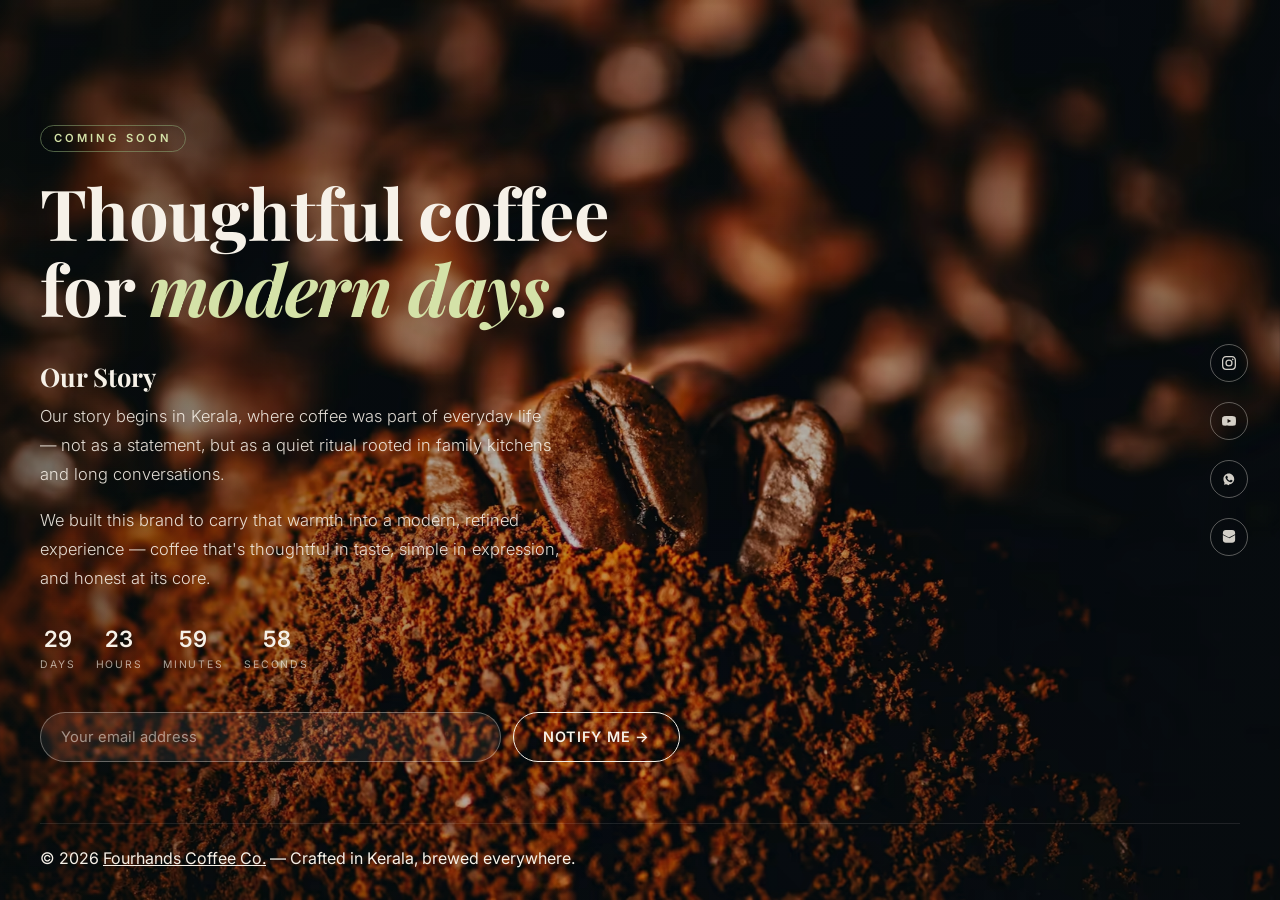
==== commit f974f17f: "Feat: Add success page and honeypot spam protection" ====
--- a/index.html
+++ b/index.html
@@ -22,7 +22,7 @@
       content="index, follow" />
     <link
       rel="canonical"
-      href="https://fourhandscoffee.co/" />
+      href="https://fourhandscoffee.com/" />
     <!-- Open Graph -->
     <meta
       property="og:site_name"
@@ -38,16 +38,16 @@
       content="website" />
     <meta
       property="og:url"
-      content="https://fourhandscoffee.co/" />
+      content="https://fourhandscoffee.com/" />
     <meta
       property="og:image"
-      content="https://fourhandscoffee.co/assets/img/coffee-beans-texture.jpg" />
+      content="https://fourhandscoffee.com/assets/img/coffee-beans-texture.jpg" />
     <meta
       property="og:image:width"
-      content="1200" />
+      content="6140" />
     <meta
       property="og:image:height"
-      content="630" />
+      content="4912" />
 
     <!-- Twitter -->
     <meta
@@ -61,7 +61,7 @@
       content="Coffee shaped by ritual, refined for now." />
     <meta
       name="twitter:image"
-      content="https://fourhandscoffee.co/assets/img/coffee-beans-texture.jpg" />
+      content="https://fourhandscoffee.com/assets/img/coffee-beans-texture.jpg" />
 
     <!-- Structured Data -->
     <script type="application/ld+json">
@@ -69,8 +69,8 @@
         "@context": "https://schema.org",
         "@type": "Organization",
         "name": "Fourhands Coffee Co.",
-        "url": "https://fourhandscoffee.co/",
-        "email": "hello@fourhandscoffee.co",
+        "url": "https://fourhandscoffee.com/",
+        "email": "hello@fourhandscoffee.com",
         "description": "Honest, family-rooted coffee from Kerala, crafted for the modern world."
       }
     </script>
@@ -140,12 +140,18 @@
               class="notify"
               name="notify"
               method="POST"
-              netlify>
+              action="/success"
+              netlify
+              data-netlify-honeypot="roast-level">
               <label
                 for="email"
                 class="sr-only"
                 >Email address</label
               >
+              <p class="honeypot" hidden aria-hidden="true">
+                <label for="roast-level">Preferred roast level</label>
+                <input id="roast-level" name="roast-level" tabindex="-1" autocomplete="off" />
+              </p>
               <input
                 type="email"
                 name="email"
@@ -162,7 +168,7 @@
           <span
             >© 2026
             <a
-              href="https://fourhandscoffee.co/"
+              href="https://fourhandscoffee.com/"
               style="color: inherit"
               >Fourhands Coffee Co.</a
             >
@@ -175,7 +181,7 @@
         class="social"
         aria-label="Social links">
         <a
-          href="#"
+          href="https://www.instagram.com/fourhandscoffee?utm_source=qr"
           aria-label="Instagram">
           <svg viewBox="0 0 24 24">
             <path
@@ -183,7 +189,7 @@
           </svg>
         </a>
         <a
-          href="#"
+          href="https://www.youtube.com/@fourhandscoffee"
           aria-label="YouTube">
           <svg viewBox="0 0 24 24">
             <path
@@ -199,7 +205,7 @@
           </svg>
         </a>
         <a
-          href="mailto:hello@fourhandscoffee.co"
+          href="mailto:hello@fourhandscoffee.com"
           aria-label="Email">
           <svg viewBox="0 0 24 24">
             <path
--- a/assets/css/main.css
+++ b/assets/css/main.css
@@ -32,8 +32,14 @@
   inset: 0;
   background-color: #2d251e;
   background-image: url('../img/coffee-beans-texture.jpg');
+  background-image: image-set(
+    url('../img/coffee-beans-texture.avif') type('image/avif') 1x,
+    url('../img/coffee-beans-texture.webp') type('image/webp') 1x,
+    url('../img/coffee-beans-texture.jpg') type('image/jpeg') 1x
+  );
   background-size: cover;
   background-position: center 30%;
+  will-change: transform;
   animation: slow-zoom 30s ease-in-out infinite alternate;
 }
 
@@ -289,6 +295,78 @@
   fill: currentColor;
 }
 
+.success-page .success-content {
+  text-align: center;
+  max-width: 480px;
+  margin: 0 auto;
+}
+
+.success-ripple {
+  display: flex;
+  justify-content: center;
+  margin-bottom: 2.5rem;
+}
+
+.ripple-drop {
+  display: block;
+  width: 72px;
+  height: 72px;
+  border-radius: 50%;
+  background: rgba(138, 168, 118, 0.12);
+  border: 2px solid rgba(138, 168, 118, 0.5);
+  position: relative;
+}
+
+.ripple-drop::before {
+  content: '';
+  position: absolute;
+  inset: 12px;
+  border-radius: inherit;
+  background: radial-gradient(circle at 40% 35%, rgba(138, 168, 118, 0.6), transparent 65%);
+}
+
+.ripple-drop::after {
+  content: '';
+  position: absolute;
+  top: 50%;
+  left: 50%;
+  width: 4px;
+  height: 4px;
+  background: #d4e2a8;
+  border-radius: 50%;
+  transform: translate(-50%, -50%);
+  box-shadow:
+    0 -16px 0 #d4e2a8,
+    0 -28px 6px rgba(212, 226, 168, 0.3);
+  animation: drip 2.4s ease-in-out infinite;
+}
+
+@keyframes drip {
+  0%   { box-shadow: 0 -16px 0 #d4e2a8, 0 -28px 6px rgba(212, 226, 168, 0.3); }
+  50%  { box-shadow: 0 0 0 #d4e2a8, 0 -12px 6px rgba(212, 226, 168, 0.15); }
+  100% { box-shadow: 0 -16px 0 #d4e2a8, 0 -28px 6px rgba(212, 226, 168, 0.3); }
+}
+
+.success-content .back-link {
+  display: inline-block;
+  margin-top: 2rem;
+  font-size: 0.85rem;
+  font-weight: 500;
+  color: rgba(246, 241, 232, 0.7);
+  text-decoration: none;
+  letter-spacing: 0.04em;
+  transition: color 0.2s;
+}
+
+.success-content .back-link:hover {
+  color: var(--cream);
+}
+
+.success-page .countdown,
+.success-page .notify {
+  display: none;
+}
+
 @media (max-width: 768px) {
   .layout {
     padding: 1.5rem;
